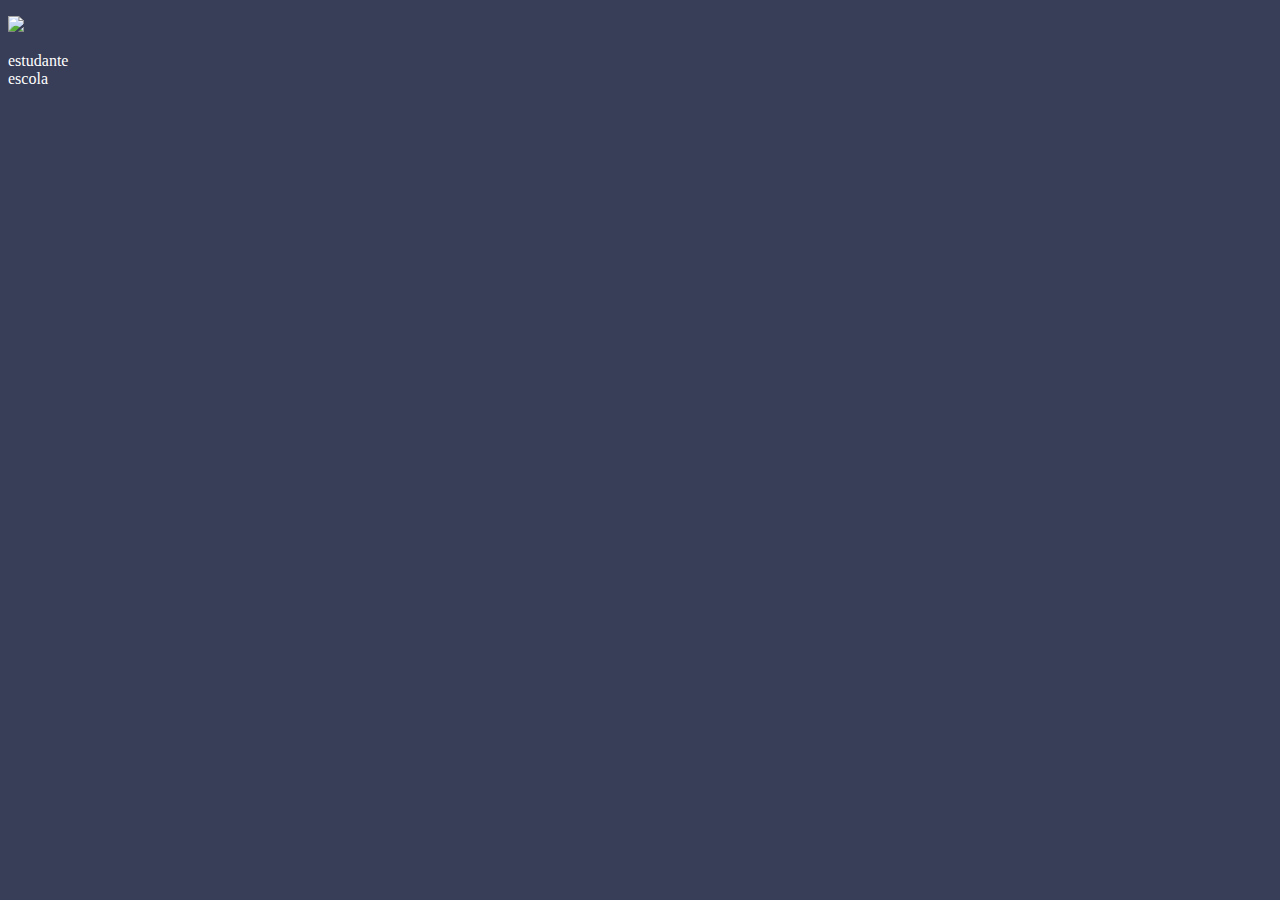
==== index.html @ 5fe61ff2 "Add files via upload" ====
<!DOCTYPE html>
<html lang="en">
<head>
    <meta charset="UTF-8">
    <meta name="viewport" content="width=device-width>, initial-scale=1.0">
    <title>Document</title><link rel="stylesheet"href="style.css">
    <link>
</head>
<body>
    <ul class="cabecalho-lista-item"></ul>
</ul>
</header>
<img src="./img/alurastart logo 1.png">
<ul class="cabecalho-lista-item"></ul>
<li>estudante</li>
<li>escola</li>
</body>
</html>
---- style.css ----
body{
    background-color:#383D58;
    color:white;
}
.cabecalho{
    background-color:#383D58;
color:white;
display: flex;
}justify-content:space-around;
img.cabecalho-imagem{
    alurastart logo 1.png
}
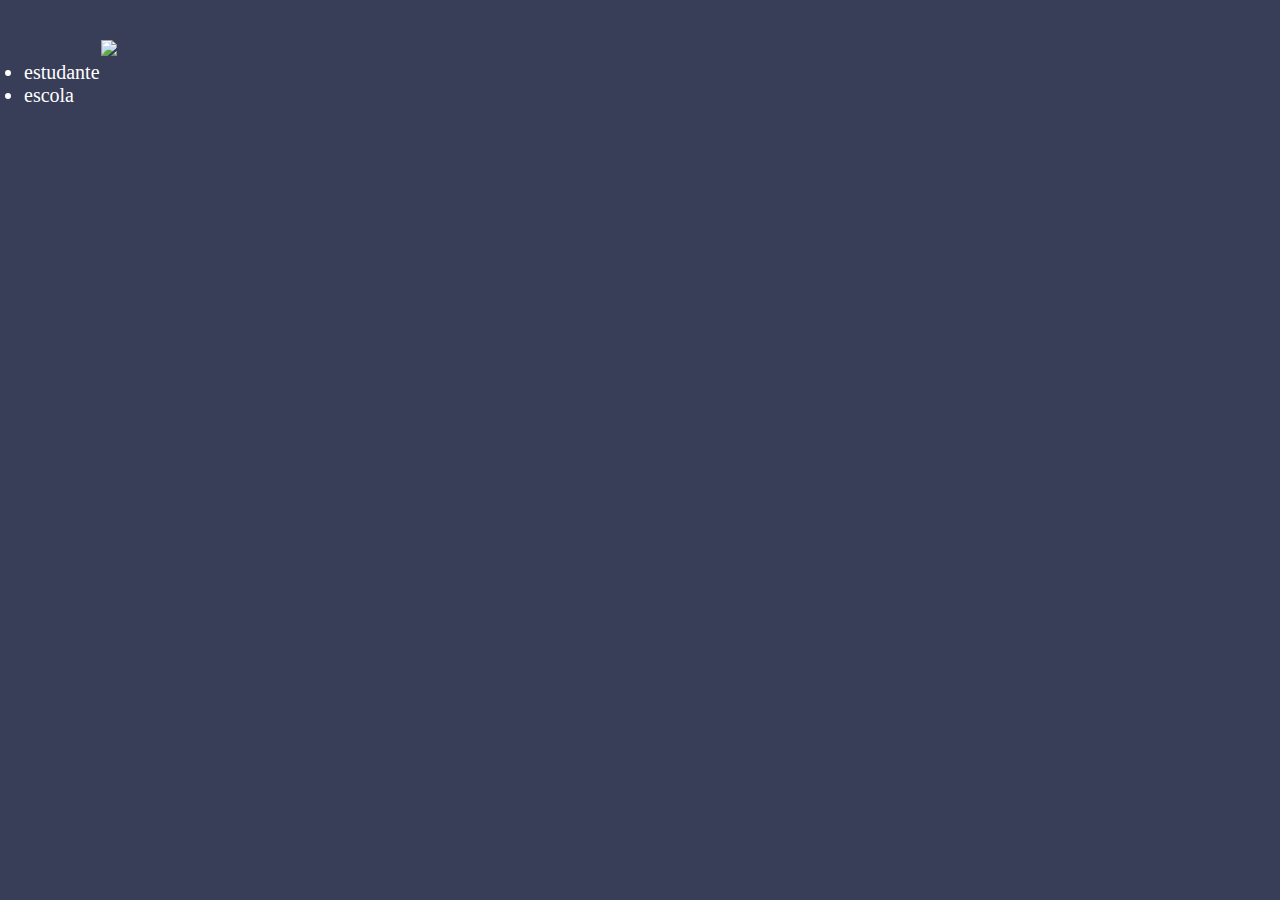
==== commit d2c41411: "Add files via upload" ====
--- a/index.html
+++ b/index.html
@@ -7,6 +7,7 @@
     <link>
 </head>
 <body>
+    <uk class="cabecalho-lista-item"></ul>
     <ul class="cabecalho-lista-item"></ul>
 </ul>
 </header>
--- a/style.css
+++ b/style.css
@@ -6,7 +6,21 @@
     background-color:#383D58;
 color:white;
 display: flex;
-}justify-content:space-around;
-img.cabecalho-imagem{
-    alurastart logo 1.png
-}+justify-content:space-around;
+padding: 24px;
+}
+.cabecalho-lista-item{
+    display:inline-block;
+    margin:16px;
+    font-size:20px;
+}
+.cabecalho-imagem{
+    widht:20%;
+}
+.escola-imagem{
+    widht:25%
+}
+.escola{
+    background-image: linear-gradient(#383D58;#00c0eb);
+    color:white;
+}
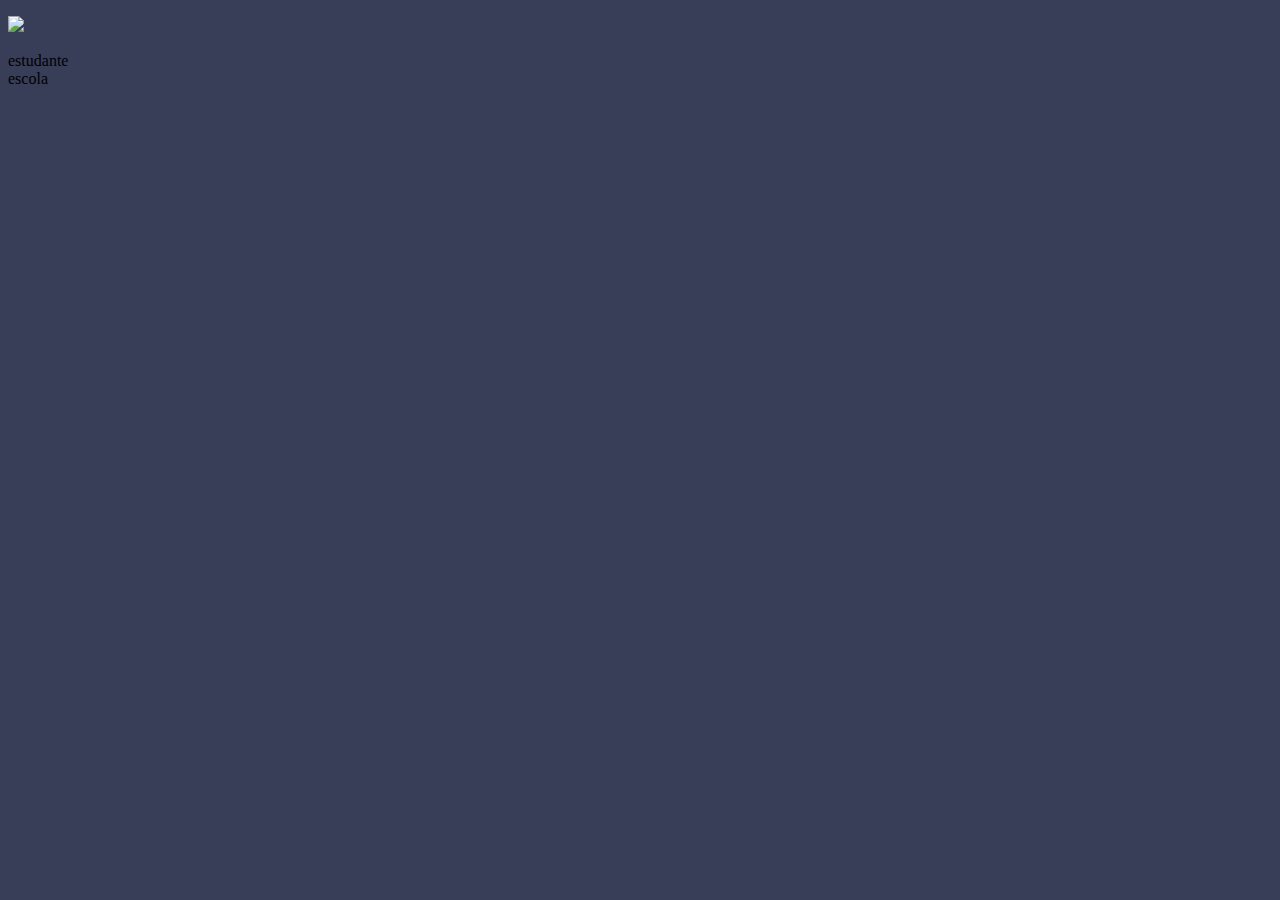
==== commit 7c97474e: "Add files via upload" ====
--- a/index.html
+++ b/index.html
@@ -7,7 +7,6 @@
     <link>
 </head>
 <body>
-    <uk class="cabecalho-lista-item"></ul>
     <ul class="cabecalho-lista-item"></ul>
 </ul>
 </header>
--- a/style.css
+++ b/style.css
@@ -1,26 +1,6 @@
 body{
     background-color:#383D58;
-    color:white;
 }
-.cabecalho{
-    background-color:#383D58;
-color:white;
-display: flex;
-justify-content:space-around;
-padding: 24px;
-}
-.cabecalho-lista-item{
-    display:inline-block;
-    margin:16px;
-    font-size:20px;
-}
-.cabecalho-imagem{
-    widht:20%;
-}
-.escola-imagem{
-    widht:25%
-}
-.escola{
-    background-image: linear-gradient(#383D58;#00c0eb);
-    color:white;
-}
+head{
+    background-color:white ;
+}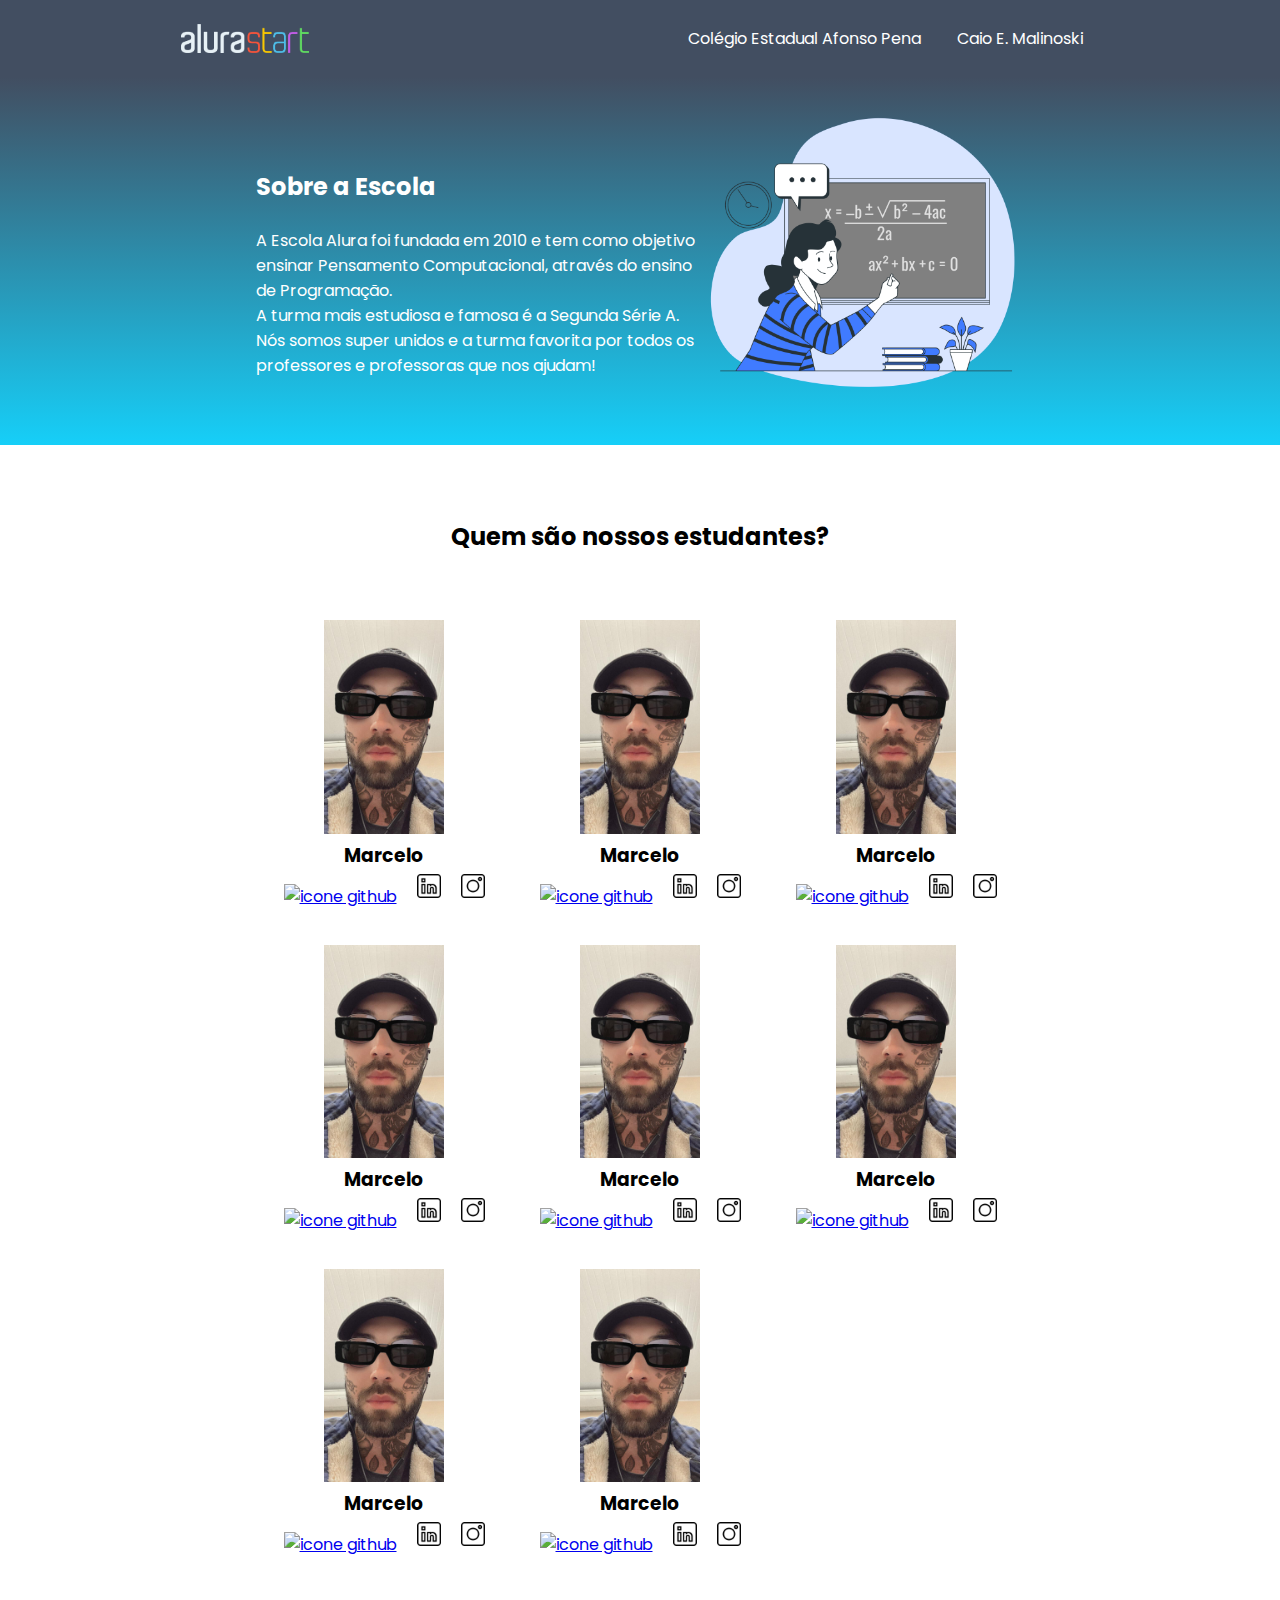
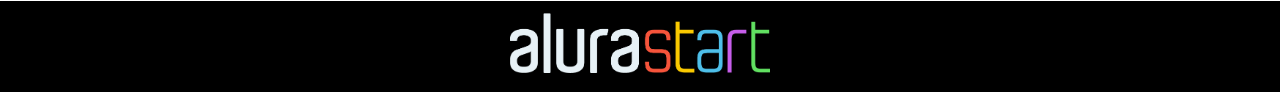
==== commit 47ada718: "Add files via upload" ====
--- a/index.html
+++ b/index.html
@@ -1,18 +1,100 @@
-<!DOCTYPE html>
-<html lang="en">
-<head>
-    <meta charset="UTF-8">
-    <meta name="viewport" content="width=device-width>, initial-scale=1.0">
-    <title>Document</title><link rel="stylesheet"href="style.css">
-    <link>
-</head>
-<body>
-    <ul class="cabecalho-lista-item"></ul>
-</ul>
-</header>
-<img src="./img/alurastart logo 1.png">
-<ul class="cabecalho-lista-item"></ul>
-<li>estudante</li>
-<li>escola</li>
-</body>
+<!DOCTYPE html>
+<html lang="en">
+<head>
+    <meta charset="UTF-8">
+    <meta http-equiv="X-UA-Compatible" content="IE=edge">
+    <meta name="viewport" content="width=device-width, initial-scale=1.0">
+    <title>Equipe Alura Start</title>
+    <link rel="stylesheet" href="style.css">
+    <link rel="preconnect" href="https://fonts.googleapis.com">
+    <link rel="preconnect" href="https://fonts.gstatic.com" crossorigin>
+    <link href="https://fonts.googleapis.com/css2?family=Poppins&display=swap" rel="stylesheet">
+</head>
+<body>
+    <header class="cabecalho">
+        <img class="cabecalho-imagem" src="alurastart logo.png" alt="logo da alura start">
+        <ul class="cabecalho-lista">
+            <li class="cabecalho-lista-item">Colégio Estadual Afonso Pena</li>
+            <li class="cabecalho-lista-item">Caio E. Malinoski</li>
+        </ul>
+    </header>
+    <section class="escola">
+        <div class="escola-div-conteudo">
+            <h2 class="escola-titulo">Sobre a Escola</h2>
+            <p class="escola-texto-um">A Escola Alura foi fundada em 2010 e tem como objetivo ensinar Pensamento Computacional, através do ensino de  Programação.</p>
+            <p class="escola-texto-dois">A turma mais estudiosa e famosa é a Segunda Série A. Nós somos super unidos e a turma favorita por todos os professores e professoras que nos ajudam!</p>
+        </div>
+        <img class="escola-imagem" src="Formula-bro.png" alt="imagem que representa uma professora em sala de aula">
+    </section>
+    <section class="estudante">
+        <h2 class="estudante-titulo">Quem são nossos estudantes?</h2>
+        <div class="estudante-todos">
+        <span></span>
+        <div class="estudante-div">
+            <img class="estudante-imagem" src="Marcelo.jpeg" alt="foto do marcelo">
+            <h3 class="estudante-nome">Marcelo</h3>
+            <a href="https://github.com/marcelopaludetto"><img class="estudante-icone" src="github.png" alt="icone github"></a>
+            <a href="https://linkedin.com/marcelopaludetto"><img class="estudante-icone" src="linkedin.png" alt="icone linkedin"></a>
+            <a href="https://instagram.com/marcelopaludetto"><img class="estudante-icone" src="instagram.png" alt="icone instagram"></a>
+        </div>
+        <div class="estudante-div">
+            <img class="estudante-imagem" src="Marcelo.jpeg" alt="foto do marcelo">
+            <h3 class="estudante-nome">Marcelo</h3>
+            <a href="https://github.com/marcelopaludetto"><img class="estudante-icone" src="github.png" alt="icone github"></a>
+            <a href="https://linkedin.com/marcelopaludetto"><img class="estudante-icone" src="linkedin.png" alt="icone linkedin"></a>
+            <a href="https://instagram.com/marcelopaludetto"><img class="estudante-icone" src="instagram.png" alt="icone instagram"></a>
+        </div>
+        <div class="estudante-div">
+            <img class="estudante-imagem" src="Marcelo.jpeg" alt="foto do marcelo">
+            <h3 class="estudante-nome">Marcelo</h3>
+            <a href="https://github.com/marcelopaludetto"><img class="estudante-icone" src="github.png" alt="icone github"></a>
+            <a href="https://linkedin.com/marcelopaludetto"><img class="estudante-icone" src="linkedin.png" alt="icone linkedin"></a>
+            <a href="https://instagram.com/marcelopaludetto"><img class="estudante-icone" src="instagram.png" alt="icone instagram"></a>
+        </div>
+        <span></span>
+        <span></span>
+        <div class="estudante-div">
+            <img class="estudante-imagem" src="Marcelo.jpeg" alt="foto do marcelo">
+            <h3 class="estudante-nome">Marcelo</h3>
+            <a href="https://github.com/marcelopaludetto"><img class="estudante-icone" src="github.png" alt="icone github"></a>
+            <a href="https://linkedin.com/marcelopaludetto"><img class="estudante-icone" src="linkedin.png" alt="icone linkedin"></a>
+            <a href="https://instagram.com/marcelopaludetto"><img class="estudante-icone" src="instagram.png" alt="icone instagram"></a>
+        </div>
+        <div class="estudante-div">
+            <img class="estudante-imagem" src="Marcelo.jpeg" alt="foto do marcelo">
+            <h3 class="estudante-nome">Marcelo</h3>
+            <a href="https://github.com/marcelopaludetto"><img class="estudante-icone" src="github.png" alt="icone github"></a>
+            <a href="https://linkedin.com/marcelopaludetto"><img class="estudante-icone" src="linkedin.png" alt="icone linkedin"></a>
+            <a href="https://instagram.com/marcelopaludetto"><img class="estudante-icone" src="instagram.png" alt="icone instagram"></a>
+        </div>
+        <div class="estudante-div">
+            <img class="estudante-imagem" src="Marcelo.jpeg" alt="foto do marcelo">
+            <h3 class="estudante-nome">Marcelo</h3>
+            <a href="https://github.com/marcelopaludetto"><img class="estudante-icone" src="github.png" alt="icone github"></a>
+            <a href="https://linkedin.com/marcelopaludetto"><img class="estudante-icone" src="linkedin.png" alt="icone linkedin"></a>
+            <a href="https://instagram.com/marcelopaludetto"><img class="estudante-icone" src="instagram.png" alt="icone instagram"></a>
+        </div>
+        <span></span>
+        <span></span>
+        <div class="estudante-div">
+            <img class="estudante-imagem" src="Marcelo.jpeg" alt="foto do marcelo">
+            <h3 class="estudante-nome">Marcelo</h3>
+            <a href="https://github.com/marcelopaludetto"><img class="estudante-icone" src="github.png" alt="icone github"></a>
+            <a href="https://linkedin.com/marcelopaludetto"><img class="estudante-icone" src="linkedin.png" alt="icone linkedin"></a>
+            <a href="https://instagram.com/marcelopaludetto"><img class="estudante-icone" src="instagram.png" alt="icone instagram"></a>
+        </div>
+        <div class="estudante-div">
+            <img class="estudante-imagem" src="Marcelo.jpeg" alt="foto do marcelo">
+            <h3 class="estudante-nome">Marcelo</h3>
+            <a href="https://github.com/marcelopaludetto"><img class="estudante-icone" src="github.png" alt="icone github"></a>
+            <a href="https://linkedin.com/marcelopaludetto"><img class="estudante-icone" src="linkedin.png" alt="icone linkedin"></a>
+            <a href="https://instagram.com/marcelopaludetto"><img class="estudante-icone" src="instagram.png" alt="icone instagram"></a>
+        </div>
+
+    </div>
+    </section>
+    <footer class="rodape">
+        <img class="rodape-imagem"src="alurastart logo.png" alt="logo da alura start">
+    </footer>
+</body>
 </html>--- a/style.css
+++ b/style.css
@@ -1,6 +1,85 @@
-body{
-    background-color:#383D58;
-}
-head{
-    background-color:white ;
+*{
+    margin: 0;
+    padding: 0;
+}
+body {
+    font-family: 'Poppins', sans-serif;
+}
+.cabecalho {
+    background-color: #424E61;
+    color: white;
+    display: flex;
+    justify-content: space-around;
+    align-items: center;
+    padding: 24px 0;
+}
+
+.cabecalho-imagem{
+    width: 10%;
+}
+
+.cabecalho-lista-item{
+    display: inline-block;
+    margin: 0 16px;
+    font-size: 16px;
+}
+
+.escola-imagem{
+    width: 25%;
+}
+
+.escola{
+    background-image: linear-gradient(#424E61,#16CFF8);
+    color:white;
+    display: flex;
+    justify-content: center;
+    align-items: center;
+    padding: 24px 0;
+}
+
+.escola-div-conteudo{
+    width: 35%;
+}
+
+
+.escola-titulo{
+    padding: 24px 0;
+}
+
+.estudante{
+    padding: 24px 0;
+}
+.estudante-imagem{
+    width: 120px;
+}
+
+.estudante-icone{
+    width: 24px;
+    padding: 4px 8px;
+}
+
+.estudante-div{
+    text-align: center;
+    padding: 16px 0;
+}
+
+.estudante-titulo{
+    text-align: center;
+    padding: 50px 0;
+}
+
+.estudante-todos{
+    display: grid;
+    grid-template-columns: 20% 20% 20% 20% 20%;
+}
+
+.rodape{
+    background-color: black;
+    text-align: center;
+}
+
+.rodape-imagem{
+    height: 60px;
+    padding: 12px 0;
+   
 }